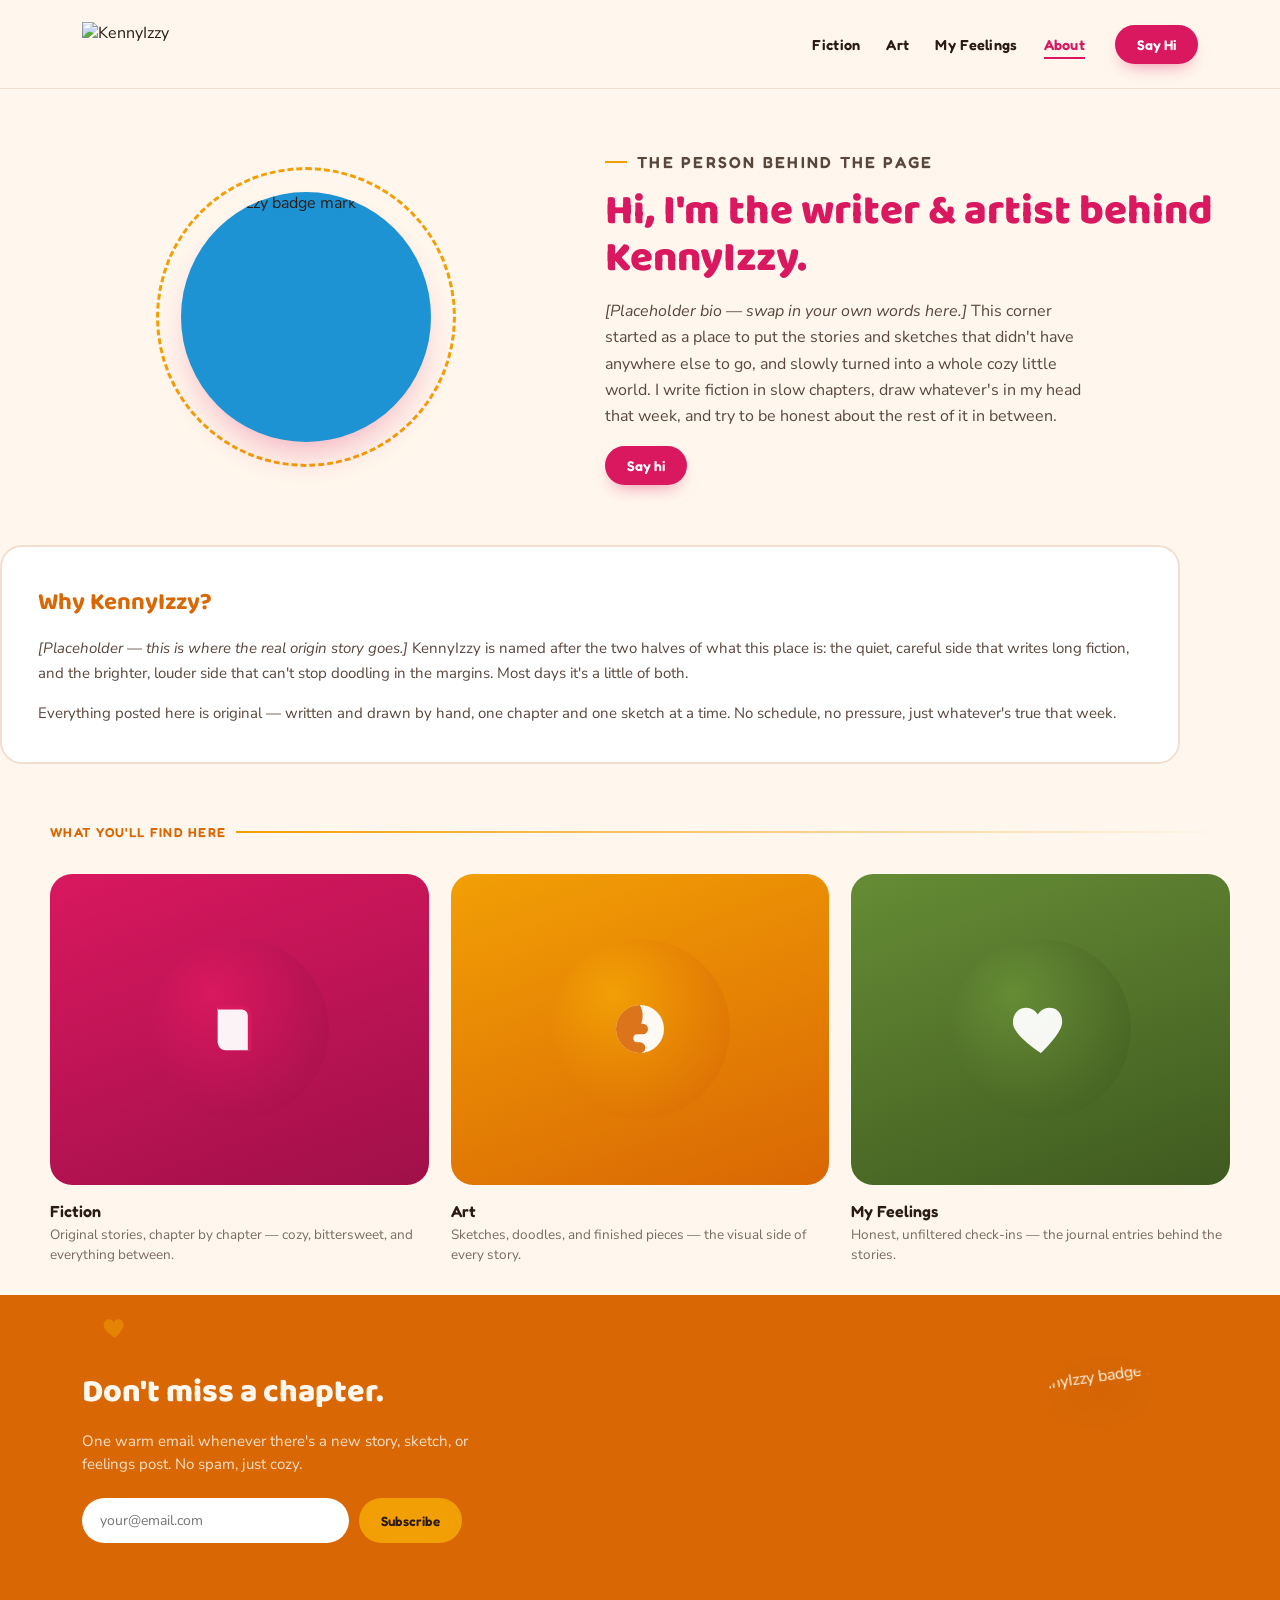
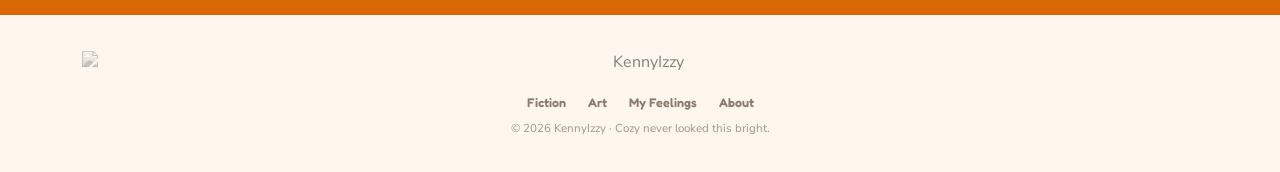
==== about.html @ c59361f0 "Add files via upload" ====
<!DOCTYPE html>
<html lang="en">
<head>
<meta charset="UTF-8">
<title>About — KennyIzzy</title>
<meta name="viewport" content="width=device-width, initial-scale=1.0">
<link rel="icon" href="assets/kennyizzy-badge.png">
<link rel="preconnect" href="https://fonts.googleapis.com">
<link rel="preconnect" href="https://fonts.gstatic.com" crossorigin>
<link href="https://fonts.googleapis.com/css2?family=Baloo+2:wght@500;700;800&family=Fredoka:wght@400;500;600&family=Nunito+Sans:wght@400;600;700;800&display=swap" rel="stylesheet">
<link rel="stylesheet" href="style.css">
</head>
<body>

<header>
  <div class="wrap header-inner">
    <a href="index.html"><img class="logo-mark" src="assets/kennyizzy-logo.png" alt="KennyIzzy"></a>
    <nav>
      <div class="nav-links">
        <a href="fiction.html">Fiction</a>
        <a href="art.html">Art</a>
        <a href="feelings.html">My Feelings</a>
        <a href="about.html" class="active">About</a>
      </div>
      <a href="#" class="btn btn-primary">Say Hi</a>
    </nav>
  </div>
</header>

<section class="wrap about-hero">
  <div class="about-avatar-wrap">
    <div class="about-avatar-ring"></div>
    <div class="about-avatar">
      <img src="assets/kennyizzy-badge.png" alt="KennyIzzy badge mark">
    </div>
  </div>
  <div class="about-copy">
    <p class="hero-eyebrow">The person behind the page</p>
    <h1>Hi, I'm the writer &amp; artist behind KennyIzzy.</h1>
    <p><em>[Placeholder bio — swap in your own words here.]</em> This corner started as a place to put the stories and sketches that didn't have anywhere else to go, and slowly turned into a whole cozy little world. I write fiction in slow chapters, draw whatever's in my head that week, and try to be honest about the rest of it in between.</p>
    <a href="#" class="btn btn-primary">Say hi</a>
  </div>
</section>

<section class="wrap about-story reveal">
  <h2>Why KennyIzzy?</h2>
  <p><em>[Placeholder — this is where the real origin story goes.]</em> KennyIzzy is named after the two halves of what this place is: the quiet, careful side that writes long fiction, and the brighter, louder side that can't stop doodling in the margins. Most days it's a little of both.</p>
  <p>Everything posted here is original — written and drawn by hand, one chapter and one sketch at a time. No schedule, no pressure, just whatever's true that week.</p>
</section>

<section class="wrap about-values">
  <div class="section-kicker">What you'll find here</div>
  <div class="cat-grid">
    <a href="fiction.html" class="cat-card reveal">
      <div class="cat-badge cat-fiction">
        <div class="disc"></div>
        <svg class="icon" viewBox="0 0 24 24" fill="none"><path d="M4 4h9a3 3 0 013 3v13H7a3 3 0 01-3-3V4z" fill="#fff" opacity=".95"/><path d="M4 4h9a3 3 0 013 3v13" stroke="var(--raspberry)" stroke-width="1.4" fill="none"/></svg>
      </div>
      <div class="cat-name">Fiction</div>
      <div class="cat-desc">Original stories, chapter by chapter — cozy, bittersweet, and everything between.</div>
    </a>
    <a href="art.html" class="cat-card reveal" style="animation-delay:.1s">
      <div class="cat-badge cat-art">
        <div class="disc"></div>
        <svg class="icon" viewBox="0 0 24 24" fill="none"><circle cx="12" cy="12" r="9" fill="#fff" opacity=".95"/><path d="M12 3a9 9 0 100 18 2 2 0 000-4h-1a1.5 1.5 0 010-3h2a2 2 0 000-4h-.5A9 9 0 0012 3z" fill="var(--choc)" opacity=".9"/></svg>
      </div>
      <div class="cat-name">Art</div>
      <div class="cat-desc">Sketches, doodles, and finished pieces — the visual side of every story.</div>
    </a>
    <a href="feelings.html" class="cat-card reveal" style="animation-delay:.2s">
      <div class="cat-badge cat-feelings">
        <div class="disc"></div>
        <svg class="icon" viewBox="0 0 24 24" fill="none"><path d="M12 21s-7.5-4.6-10-9.3C.5 8.1 2.6 4 6.4 4c2 0 3.6 1.1 4.4 2.6C11.6 5.1 13.2 4 15.2 4 19 4 21 8.1 19.4 11.7 17 16.4 12 21 12 21z" fill="#fff" opacity=".95"/></svg>
      </div>
      <div class="cat-name">My Feelings</div>
      <div class="cat-desc">Honest, unfiltered check-ins — the journal entries behind the stories.</div>
    </a>
  </div>
</section>

<section class="band">
  <svg class="float f1" viewBox="0 0 24 24" fill="none" style="top:20px; left:8%; width:26px;"><path d="M12 21s-7.5-4.6-10-9.3C.5 8.1 2.6 4 6.4 4c2 0 3.6 1.1 4.4 2.6C11.6 5.1 13.2 4 15.2 4 19 4 21 8.1 19.4 11.7 17 16.4 12 21 12 21z" fill="var(--gold)"/></svg>
  <div class="wrap band-inner">
    <div>
      <h3>Don't miss a chapter.</h3>
      <p>One warm email whenever there's a new story, sketch, or feelings post. No spam, just cozy.</p>
      <div class="band-form">
        <input type="email" placeholder="your@email.com" aria-label="Email address">
        <button>Subscribe</button>
      </div>
    </div>
    <div class="stamp-wrap">
      <img class="stamp" src="assets/kennyizzy-badge.png" alt="KennyIzzy badge mark">
    </div>
  </div>
</section>

<footer>
  <div class="wrap">
    <img class="footer-logo" src="assets/kennyizzy-logo.png" alt="KennyIzzy" style="filter:grayscale(1) opacity(.55);">
    <div class="footer-links">
      <a href="fiction.html">Fiction</a>
      <a href="art.html">Art</a>
      <a href="feelings.html">My Feelings</a>
      <a href="about.html">About</a>
    </div>
    <div class="footer-copy">&copy; 2026 KennyIzzy &middot; Cozy never looked this bright.</div>
  </div>
</footer>

<script>
  const io = new IntersectionObserver((entries)=>{
    entries.forEach(e=>{ if(e.isIntersecting){ e.target.style.animationPlayState='running'; } });
  },{threshold:.1});
  document.querySelectorAll('.reveal').forEach(el=>{ el.style.animationPlayState='paused'; io.observe(el); });
</script>

</body>
</html>
---- style.css ----
:root{
  --raspberry:#D9185F;
  --neon:#F22283;
  --moss:#658C35;
  --gold:#F29F05;
  --choc:#D96704;
  --cream:#FFF7ED;
  --ink:#2B1B14;
  --sky:#1E93D4;
  --sky-deep:#136ea3;
  --pin-red:#E60023;
}
*{box-sizing:border-box;}
html{scroll-behavior:smooth;}
body{margin:0; background:var(--cream); font-family:'Nunito Sans',sans-serif; color:var(--ink);}
img{max-width:100%; display:block;}
a{text-decoration:none; color:inherit;}
.wrap{max-width:1180px; margin:0 auto; padding:0 32px;}

@keyframes kz-drift{
  0%   { transform:translateY(0) rotate(0deg); }
  50%  { transform:translateY(-14px) rotate(6deg); }
  100% { transform:translateY(0) rotate(0deg); }
}
@keyframes kz-rise{
  from{ opacity:0; transform:translateY(22px); }
  to{ opacity:1; transform:translateY(0); }
}
@media (prefers-reduced-motion: reduce){
  *{ animation:none !important; transition:none !important; }
}
.reveal{ opacity:0; animation:kz-rise .7s ease forwards; }
.float{ position:absolute; pointer-events:none; animation:kz-drift 5.4s ease-in-out infinite; }

/* ---------------- HEADER ---------------- */
header{ padding:22px 0; position:sticky; top:0; background:rgba(255,247,237,.92); backdrop-filter:blur(6px); z-index:50; border-bottom:1px solid #f1ded1;}
.header-inner{ display:flex; align-items:center; justify-content:space-between; gap:24px;}
.logo-mark{ height:44px; width:auto;}
nav{ display:flex; align-items:center; gap:30px;}
.nav-links{ display:flex; gap:26px; font-family:'Fredoka',sans-serif; font-weight:600; font-size:14.5px; letter-spacing:.02em;}
.nav-links a{ position:relative; padding:4px 0; color:var(--ink);}
.nav-links a::after{ content:""; position:absolute; left:0; bottom:-2px; width:0; height:2px; background:var(--gold); transition:width .25s ease;}
.nav-links a:hover::after{ width:100%; }
.nav-links a.active{ color:var(--raspberry); }
.nav-links a.active::after{ width:100%; background:var(--raspberry); }
.btn{ font-family:'Fredoka',sans-serif; font-weight:600; font-size:14px; padding:11px 22px; border-radius:999px; display:inline-block; transition:transform .2s ease, box-shadow .2s ease; border:none; cursor:pointer;}
.btn:hover{ transform:translateY(-3px) rotate(-1deg); }
.btn-primary{ background:var(--raspberry); color:#fff; box-shadow:0 8px 18px -8px rgba(217,24,95,.55);}
.btn-outline{ background:transparent; border:2px solid var(--ink); color:var(--ink);}
.btn-outline:hover{ background:var(--ink); color:var(--cream);}
.btn-sm{ font-size:12.5px; padding:8px 16px;}

/* ---------------- PAGE HERO (Art / Fiction / About) ---------------- */
.page-hero{ position:relative; padding:56px 0 20px; overflow:visible;}
.hero-eyebrow{ font-family:'Fredoka',sans-serif; font-weight:600; letter-spacing:.14em; text-transform:uppercase; font-size:13px; color:var(--raspberry); margin:0 0 14px; display:flex; align-items:center; gap:10px;}
.hero-eyebrow::before{ content:""; width:22px; height:2px; background:var(--gold); display:inline-block;}
.page-hero h1{ font-family:'Baloo 2',sans-serif; font-weight:800; font-size:50px; line-height:1.05; margin:0 0 16px; color:var(--raspberry);}
.page-hero h1 span{ color:var(--gold);}
.page-hero p.lede{ font-size:16.5px; line-height:1.6; color:#5a463c; max-width:520px; margin:0;}

.chip-row{ display:flex; gap:10px; flex-wrap:wrap; margin-top:26px;}
.chip{ font-family:'Fredoka',sans-serif; font-weight:600; font-size:13px; padding:9px 18px; border-radius:999px; border:2px solid #f1ded1; background:#fff; color:var(--ink); transition:transform .2s ease, background .2s ease, color .2s ease, border-color .2s ease;}
.chip:hover{ transform:translateY(-2px);}
.chip.active{ background:var(--raspberry); color:#fff; border-color:var(--raspberry);}

/* ---------------- HOMEPAGE HERO ---------------- */
.hero{ position:relative; padding:70px 0 40px; overflow:visible;}
.hero-inner{ display:grid; grid-template-columns:1.05fr .95fr; gap:36px; align-items:center;}
.hero h1{ font-family:'Baloo 2',sans-serif; font-weight:800; font-size:58px; line-height:1.03; margin:0 0 20px; color:var(--raspberry);}
.hero h1 span{ color:var(--gold);}
.hero p.lede{ font-size:17px; line-height:1.6; color:#5a463c; max-width:460px; margin:0 0 32px;}
.hero-ctas{ display:flex; gap:14px; flex-wrap:wrap;}

.hero-art{ position:relative; display:flex; align-items:center; justify-content:center; height:440px;}
.hero-circle{ position:absolute; width:380px; height:380px; border-radius:50%; background:radial-gradient(circle at 32% 28%, var(--sky) 0%, var(--sky-deep) 78%); box-shadow:0 30px 60px -22px rgba(19,110,163,.55);}
.hero-photo{ position:relative; width:300px; height:340px; border-radius:26px; background:linear-gradient(160deg,var(--raspberry),var(--neon)); box-shadow:0 22px 44px -16px rgba(217,24,95,.5); display:flex; align-items:flex-end; padding:18px; z-index:2; transform:rotate(-3deg);}
.hero-photo .tag{ font-family:'Fredoka',sans-serif; font-weight:600; font-size:12px; letter-spacing:.06em; text-transform:uppercase; color:#fff; background:rgba(0,0,0,.18); padding:6px 12px; border-radius:999px;}
.hero .float.f1{ top:6px; left:-10px; width:36px;}
.hero .float.f2{ bottom:30px; right:0; width:26px; animation-delay:.7s;}
.hero .float.f3{ top:60%; left:6%; width:20px; animation-delay:1.3s;}

/* ---------------- CATEGORY STRIP WRAPPER ---------------- */
.cats{ padding:64px 0 10px;}

/* ---------------- FEATURED POSTS ---------------- */
.posts{ padding:70px 0;}
.post-grid{ display:grid; grid-template-columns:repeat(3,1fr); gap:26px;}
.post-card{ background:#fff; border-radius:20px; overflow:visible; border:2px solid #f1ded1; padding-bottom:20px; transition:transform .25s ease, box-shadow .25s ease;}
.post-card:hover{ transform:translateY(-5px); box-shadow:0 18px 34px -18px rgba(43,27,20,.3);}
.post-thumb{ position:relative; height:170px; border-radius:18px 18px 0 0; overflow:hidden; display:flex; align-items:center; justify-content:center;}
.post-thumb::before{ content:""; position:absolute; width:150px; height:150px; border-radius:50%; opacity:.9;}
.post-thumb .glyph{ position:relative; z-index:2; font-size:38px;}
.p1 .post-thumb{ background:linear-gradient(150deg,var(--neon),var(--raspberry));}
.p1 .post-thumb::before{ background:var(--gold); top:-40px; right:-40px;}
.p2 .post-thumb{ background:linear-gradient(150deg,var(--sky),var(--sky-deep));}
.p2 .post-thumb::before{ background:var(--cream); bottom:-50px; left:-30px; opacity:.25;}
.p3 .post-thumb{ background:linear-gradient(150deg,var(--gold),var(--choc));}
.p3 .post-thumb::before{ background:var(--moss); top:-30px; left:-50px; opacity:.85;}
.post-body{ padding:20px 20px 0;}
.post-tag{ font-family:'Fredoka',sans-serif; font-weight:600; font-size:11px; letter-spacing:.08em; text-transform:uppercase; color:var(--moss); margin-bottom:8px; display:block;}
.post-title{ font-family:'Baloo 2',sans-serif; font-weight:700; font-size:19px; color:var(--ink); margin:0 0 8px; line-height:1.25;}
.post-excerpt{ font-size:13.5px; color:#7a6a60; line-height:1.55; margin:0 0 14px;}
.post-meta{ font-size:12px; color:#a3948a; display:flex; justify-content:space-between; align-items:center;}
.read-more{ font-family:'Fredoka',sans-serif; font-weight:600; color:var(--raspberry); font-size:12.5px;}

/* ---------------- MY FEELINGS: JOURNAL ---------------- */
.mood-banner{ position:relative; border-radius:24px; overflow:hidden; padding:30px 32px; margin-bottom:56px; background:linear-gradient(135deg,var(--moss),#3f5a1f); color:#fff; display:flex; align-items:center; justify-content:space-between; gap:24px; flex-wrap:wrap;}
.mood-banner .mb-tag{ font-family:'Fredoka',sans-serif; font-weight:600; font-size:11.5px; letter-spacing:.1em; text-transform:uppercase; opacity:.85; margin-bottom:8px; display:block;}
.mood-banner h3{ font-family:'Baloo 2',sans-serif; font-weight:800; font-size:24px; margin:0 0 6px;}
.mood-banner p{ font-size:13.5px; opacity:.9; margin:0; max-width:420px;}

.journal-list{ display:flex; flex-direction:column; gap:18px;}
.journal-entry{ background:#fff; border:2px solid #f1ded1; border-radius:18px; padding:22px 24px; transition:transform .2s ease, box-shadow .2s ease;}
.journal-entry:hover{ transform:translateY(-4px); box-shadow:0 14px 30px -18px rgba(43,27,20,.28);}
.journal-meta-row{ display:flex; align-items:center; gap:12px; margin-bottom:10px; flex-wrap:wrap;}
.mood-pill{ font-family:'Fredoka',sans-serif; font-weight:600; font-size:11px; letter-spacing:.04em; text-transform:uppercase; background:var(--moss); color:#fff; padding:5px 14px; border-radius:999px;}
.journal-date{ font-family:'Fredoka',sans-serif; font-weight:500; font-size:11.5px; color:#a3948a;}
.journal-title{ font-family:'Baloo 2',sans-serif; font-weight:700; font-size:19px; color:var(--ink); margin:0 0 8px;}
.journal-excerpt{ font-size:14px; line-height:1.6; color:#5a463c; margin:0 0 14px;}
.journal-footer{ display:flex; justify-content:space-between; align-items:center; font-size:12px; color:#a3948a;}
.journal-footer .read-link{ font-family:'Fredoka',sans-serif; font-weight:600; color:var(--moss);}

/* ---------------- SECTION HEADERS ---------------- */
.section-kicker{ display:flex; align-items:center; gap:10px; font-family:'Fredoka',sans-serif; font-weight:600; font-size:13px; letter-spacing:.1em; text-transform:uppercase; color:var(--choc); margin-bottom:20px;}
.section-kicker::after{ content:""; flex:1; height:2px; background:linear-gradient(90deg,var(--gold),transparent);}
.section-h2{ font-family:'Baloo 2',sans-serif; font-weight:700; font-size:30px; color:var(--choc); margin:0 0 10px;}
.section-lede{ font-size:14.5px; color:#7a6a60; max-width:520px; margin:0 0 30px;}

/* ---------------- CATEGORY / VALUE CARDS (shared w/ homepage) ---------------- */
.cat-grid{ display:grid; grid-template-columns:repeat(3,1fr); gap:22px;}
.cat-card{ position:relative; padding-top:14px;}
.cat-badge{ width:100%; aspect-ratio:1/0.82; border-radius:22px; position:relative; overflow:hidden; display:flex; align-items:center; justify-content:center; transition:transform .3s ease;}
.cat-card:hover .cat-badge{ transform:translateY(-6px) rotate(-1deg);}
.cat-badge .disc{ position:absolute; width:180px; height:180px; border-radius:50%; }
.cat-badge .icon{ position:relative; z-index:2; width:64px; height:64px;}
.cat-fiction .disc{ background:radial-gradient(circle at 35% 30%, var(--raspberry), #a01049);}
.cat-art .disc{ background:radial-gradient(circle at 35% 30%, var(--gold), var(--choc));}
.cat-feelings .disc{ background:radial-gradient(circle at 35% 30%, var(--moss), #3f5a1f);}
.cat-fiction{ background:linear-gradient(160deg,var(--raspberry),#a01049);}
.cat-art{ background:linear-gradient(160deg,var(--gold),var(--choc));}
.cat-feelings{ background:linear-gradient(160deg,var(--moss),#3f5a1f);}
.cat-name{ font-family:'Fredoka',sans-serif; font-weight:600; font-size:16px; margin:16px 0 4px;}
.cat-desc{ font-size:13.5px; color:#7a6a60; line-height:1.5;}

/* ---------------- ART: MASONRY GALLERY ---------------- */
.art-masonry{ column-count:3; column-gap:22px;}
.art-piece{ break-inside:avoid; margin-bottom:22px; border-radius:18px; overflow:hidden; background:#fff; border:2px solid #f1ded1; position:relative; transition:transform .25s ease, box-shadow .25s ease;}
.art-piece:hover{ transform:translateY(-4px); box-shadow:0 18px 34px -18px rgba(43,27,20,.3);}
.art-image{ position:relative; display:flex; align-items:center; justify-content:center; overflow:hidden;}
.art-image .disc{ position:absolute; width:65%; aspect-ratio:1/1; border-radius:50%; opacity:.9;}
.art-image .glyph{ position:relative; z-index:2; font-size:34px;}
.art-image .save-overlay{ position:absolute; inset:0; background:rgba(43,27,20,0); display:flex; align-items:flex-start; justify-content:flex-end; padding:12px; opacity:0; transition:all .25s ease;}
.art-piece:hover .save-overlay{ opacity:1; background:rgba(43,27,20,.12);}
.save-pill{ font-family:'Fredoka',sans-serif; font-weight:600; font-size:12px; background:var(--raspberry); color:#fff; padding:8px 16px; border-radius:999px; box-shadow:0 6px 14px -4px rgba(217,24,95,.6);}
.art-caption{ padding:14px 16px 16px;}
.art-caption .cat-tag{ font-family:'Fredoka',sans-serif; font-weight:600; font-size:10.5px; letter-spacing:.08em; text-transform:uppercase; color:var(--moss); display:block; margin-bottom:5px;}
.art-caption .art-title{ font-family:'Baloo 2',sans-serif; font-weight:700; font-size:16px; margin:0;}

/* palette variants for art pieces */
.tone-a .disc, .tone-a{ background:linear-gradient(150deg,var(--neon),var(--raspberry)); }
.tone-a .disc{ background:var(--gold); }
.tone-b{ background:linear-gradient(150deg,var(--sky),var(--sky-deep)); }
.tone-b .disc{ background:var(--cream); opacity:.25; }
.tone-c{ background:linear-gradient(150deg,var(--gold),var(--choc)); }
.tone-c .disc{ background:var(--moss); opacity:.85; }
.tone-d{ background:linear-gradient(150deg,var(--moss),#3f5a1f); }
.tone-d .disc{ background:var(--gold); opacity:.85; }

/* ---------------- PINTEREST FEED ---------------- */
.pin-section{ padding:70px 0; background:#fff8f1; border-top:2px dashed #ecd9c8; border-bottom:2px dashed #ecd9c8;}
.pin-header{ display:flex; align-items:center; justify-content:space-between; flex-wrap:wrap; gap:16px; margin-bottom:28px;}
.pin-title-group{ display:flex; align-items:center; gap:12px;}
.pin-icon{ width:36px; height:36px; border-radius:50%; background:var(--pin-red); display:flex; align-items:center; justify-content:center; flex-shrink:0;}
.pin-icon svg{ width:18px; height:18px;}
.pin-title-group h2{ font-family:'Baloo 2',sans-serif; font-weight:700; font-size:24px; color:var(--ink); margin:0;}
.pin-title-group p{ font-size:13px; color:#8a7a70; margin:2px 0 0;}
.pin-follow{ font-family:'Fredoka',sans-serif; font-weight:600; font-size:13px; padding:10px 20px; border-radius:999px; border:2px solid var(--pin-red); color:var(--pin-red); background:#fff; display:inline-flex; align-items:center; gap:8px; transition:transform .2s ease, background .2s ease, color .2s ease;}
.pin-follow:hover{ background:var(--pin-red); color:#fff; transform:translateY(-2px);}
.pin-masonry{ column-count:4; column-gap:16px;}
.pin-card{ break-inside:avoid; margin-bottom:16px; border-radius:16px; overflow:hidden; background:#fff; box-shadow:0 6px 18px -10px rgba(43,27,20,.2); position:relative;}
.pin-card .pin-image{ position:relative; display:flex; align-items:center; justify-content:center;}
.pin-card .pin-image::before{ content:""; position:absolute; inset:0; opacity:0; background:linear-gradient(180deg,rgba(0,0,0,0) 40%, rgba(0,0,0,.45) 100%); transition:opacity .25s ease;}
.pin-card:hover .pin-image::before{ opacity:1;}
.pin-card .pin-save{ position:absolute; top:10px; right:10px; background:var(--pin-red); color:#fff; font-family:'Fredoka',sans-serif; font-weight:600; font-size:11.5px; padding:7px 14px; border-radius:999px; opacity:0; transform:translateY(-4px); transition:all .2s ease;}
.pin-card:hover .pin-save{ opacity:1; transform:translateY(0);}
.pin-card .pin-caption{ padding:10px 12px 12px; font-family:'Fredoka',sans-serif; font-weight:500; font-size:12.5px; color:#5a463c;}
.pin-live{ margin-top:36px; background:#fff; border:2px solid #f1ded1; border-radius:20px; padding:28px; text-align:center;}
.pin-live .pin-live-label{ font-family:'Fredoka',sans-serif; font-weight:600; font-size:12px; letter-spacing:.08em; text-transform:uppercase; color:#a3948a; margin-bottom:16px; display:block;}

/* ---------------- FICTION: CHAPTER LIST ---------------- */
.currently-reading{ position:relative; border-radius:24px; overflow:hidden; padding:30px 32px; margin-bottom:56px; background:linear-gradient(135deg,var(--raspberry),var(--neon)); color:#fff; display:flex; align-items:center; justify-content:space-between; gap:24px; flex-wrap:wrap;}
.currently-reading .cr-tag{ font-family:'Fredoka',sans-serif; font-weight:600; font-size:11.5px; letter-spacing:.1em; text-transform:uppercase; opacity:.85; margin-bottom:8px; display:block;}
.currently-reading h3{ font-family:'Baloo 2',sans-serif; font-weight:800; font-size:24px; margin:0 0 6px;}
.currently-reading p{ font-size:13.5px; opacity:.9; margin:0; max-width:420px;}

.series-block{ margin-bottom:52px;}
.series-head{ display:flex; align-items:baseline; justify-content:space-between; margin-bottom:18px; flex-wrap:wrap; gap:8px;}
.series-head h3{ font-family:'Baloo 2',sans-serif; font-weight:700; font-size:22px; color:var(--raspberry); margin:0;}
.series-progress{ font-family:'Fredoka',sans-serif; font-size:12.5px; color:#7a6a60;}
.chapter-row{ display:flex; gap:18px; align-items:center; background:#fff; border:2px solid #f1ded1; border-radius:16px; padding:16px 18px; margin-bottom:14px; transition:transform .2s ease, box-shadow .2s ease;}
.chapter-row:hover{ transform:translateX(6px); box-shadow:0 10px 24px -14px rgba(43,27,20,.25);}
.chapter-num{ font-family:'Baloo 2',sans-serif; font-weight:800; font-size:24px; color:var(--gold); width:42px; flex-shrink:0; text-align:center;}
.chapter-info{ flex:1; min-width:0;}
.chapter-title{ font-family:'Baloo 2',sans-serif; font-weight:700; font-size:16.5px; margin:0 0 4px;}
.chapter-excerpt{ font-size:13px; color:#7a6a60; margin:0; line-height:1.5;}
.chapter-meta{ font-size:11.5px; color:#a3948a; text-align:right; flex-shrink:0; white-space:nowrap;}
.chapter-meta .read-link{ display:block; font-family:'Fredoka',sans-serif; font-weight:600; color:var(--raspberry); margin-top:6px; font-size:12px;}

/* ---------------- ABOUT ---------------- */
.about-hero{ display:grid; grid-template-columns:.9fr 1.1fr; gap:44px; align-items:center; padding:60px 0 20px;}
.about-avatar-wrap{ position:relative; display:flex; justify-content:center; align-items:center; height:320px;}
.about-avatar-ring{ position:absolute; width:300px; height:300px; border-radius:50%; border:3px dashed var(--gold); animation:kz-spin 24s linear infinite;}
@keyframes kz-spin{ from{ transform:rotate(0deg);} to{ transform:rotate(360deg);} }
@media (prefers-reduced-motion: reduce){ .about-avatar-ring{ animation:none; } }
.about-avatar{ width:250px; height:250px; border-radius:50%; overflow:hidden; box-shadow:0 20px 40px -16px rgba(217,24,95,.4); position:relative; z-index:2; background:var(--sky);}
.about-avatar img{ width:100%; height:100%; object-fit:cover;}
.about-copy .hero-eyebrow{ margin-bottom:14px;}
.about-copy h1{ font-family:'Baloo 2',sans-serif; font-weight:800; font-size:42px; color:var(--raspberry); margin:0 0 16px; line-height:1.1;}
.about-copy p{ font-size:16px; line-height:1.65; color:#5a463c; margin:0 0 16px; max-width:480px;}

.about-values{ padding:20px 0 10px;}
.about-story{ background:#fff; border:2px solid #f1ded1; border-radius:22px; padding:36px; margin:40px 0;}
.about-story h2{ font-family:'Baloo 2',sans-serif; font-weight:700; font-size:24px; color:var(--choc); margin:0 0 14px;}
.about-story p{ font-size:15px; line-height:1.7; color:#5a463c; margin:0 0 14px;}
.about-story p:last-child{ margin-bottom:0;}

/* ---------------- BAND (newsletter, shared) ---------------- */
.band{ background:var(--choc); color:var(--cream); padding:70px 0; position:relative; overflow:hidden; margin-top:20px;}
.band-inner{ display:grid; grid-template-columns:1fr auto; align-items:center; gap:40px;}
.band h3{ font-family:'Baloo 2',sans-serif; font-weight:800; font-size:32px; margin:0 0 12px;}
.band p{ font-size:15px; opacity:.85; max-width:420px; margin:0 0 22px; line-height:1.55;}
.band-form{ display:flex; gap:10px; max-width:380px;}
.band-form input{ flex:1; border:none; border-radius:999px; padding:13px 18px; font-family:'Nunito Sans',sans-serif; font-size:14px;}
.band-form button{ background:var(--gold); color:var(--ink); border:none; border-radius:999px; padding:13px 22px; font-family:'Fredoka',sans-serif; font-weight:600; cursor:pointer; transition:transform .2s ease;}
.band-form button:hover{ transform:translateY(-2px) rotate(-1deg);}
.stamp-wrap{ position:relative; width:180px; height:180px; flex-shrink:0;}
.stamp{ width:100%; height:100%; border-radius:50%; transform:rotate(-8deg); filter:drop-shadow(0 14px 26px rgba(0,0,0,.35));}
.band .float{ opacity:.5;}

/* ---------------- FOOTER ---------------- */
footer{ padding:36px 0; text-align:center;}
.footer-logo{ height:30px; margin:0 auto 14px;}
.footer-links{ display:flex; justify-content:center; gap:22px; font-family:'Fredoka',sans-serif; font-weight:600; font-size:12.5px; color:#8a7a70; margin-bottom:10px;}
.footer-copy{ font-size:11.5px; color:#a3948a;}

/* ---------------- RESPONSIVE ---------------- */
@media (max-width:860px){
  .page-hero h1{ font-size:38px;}
  .cat-grid{ grid-template-columns:1fr;}
  .art-masonry{ column-count:2;}
  .pin-masonry{ column-count:2;}
  .band-inner{ grid-template-columns:1fr; text-align:center;}
  .band-form{ margin:0 auto;}
  .nav-links{ display:none;}
  .about-hero{ grid-template-columns:1fr; text-align:center;}
  .about-copy p{ margin-left:auto; margin-right:auto;}
  .chapter-row{ flex-wrap:wrap;}
  .chapter-meta{ text-align:left; width:100%;}
  .currently-reading{ flex-direction:column; align-items:flex-start;}
  .mood-banner{ flex-direction:column; align-items:flex-start;}
  .journal-meta-row{ gap:8px;}
  .hero-inner{ grid-template-columns:1fr;}
  .hero-art{ height:340px; margin-top:20px;}
  .hero h1{ font-size:42px;}
  .post-grid{ grid-template-columns:1fr;}
}
@media (max-width:560px){
  .art-masonry, .pin-masonry{ column-count:1;}
}
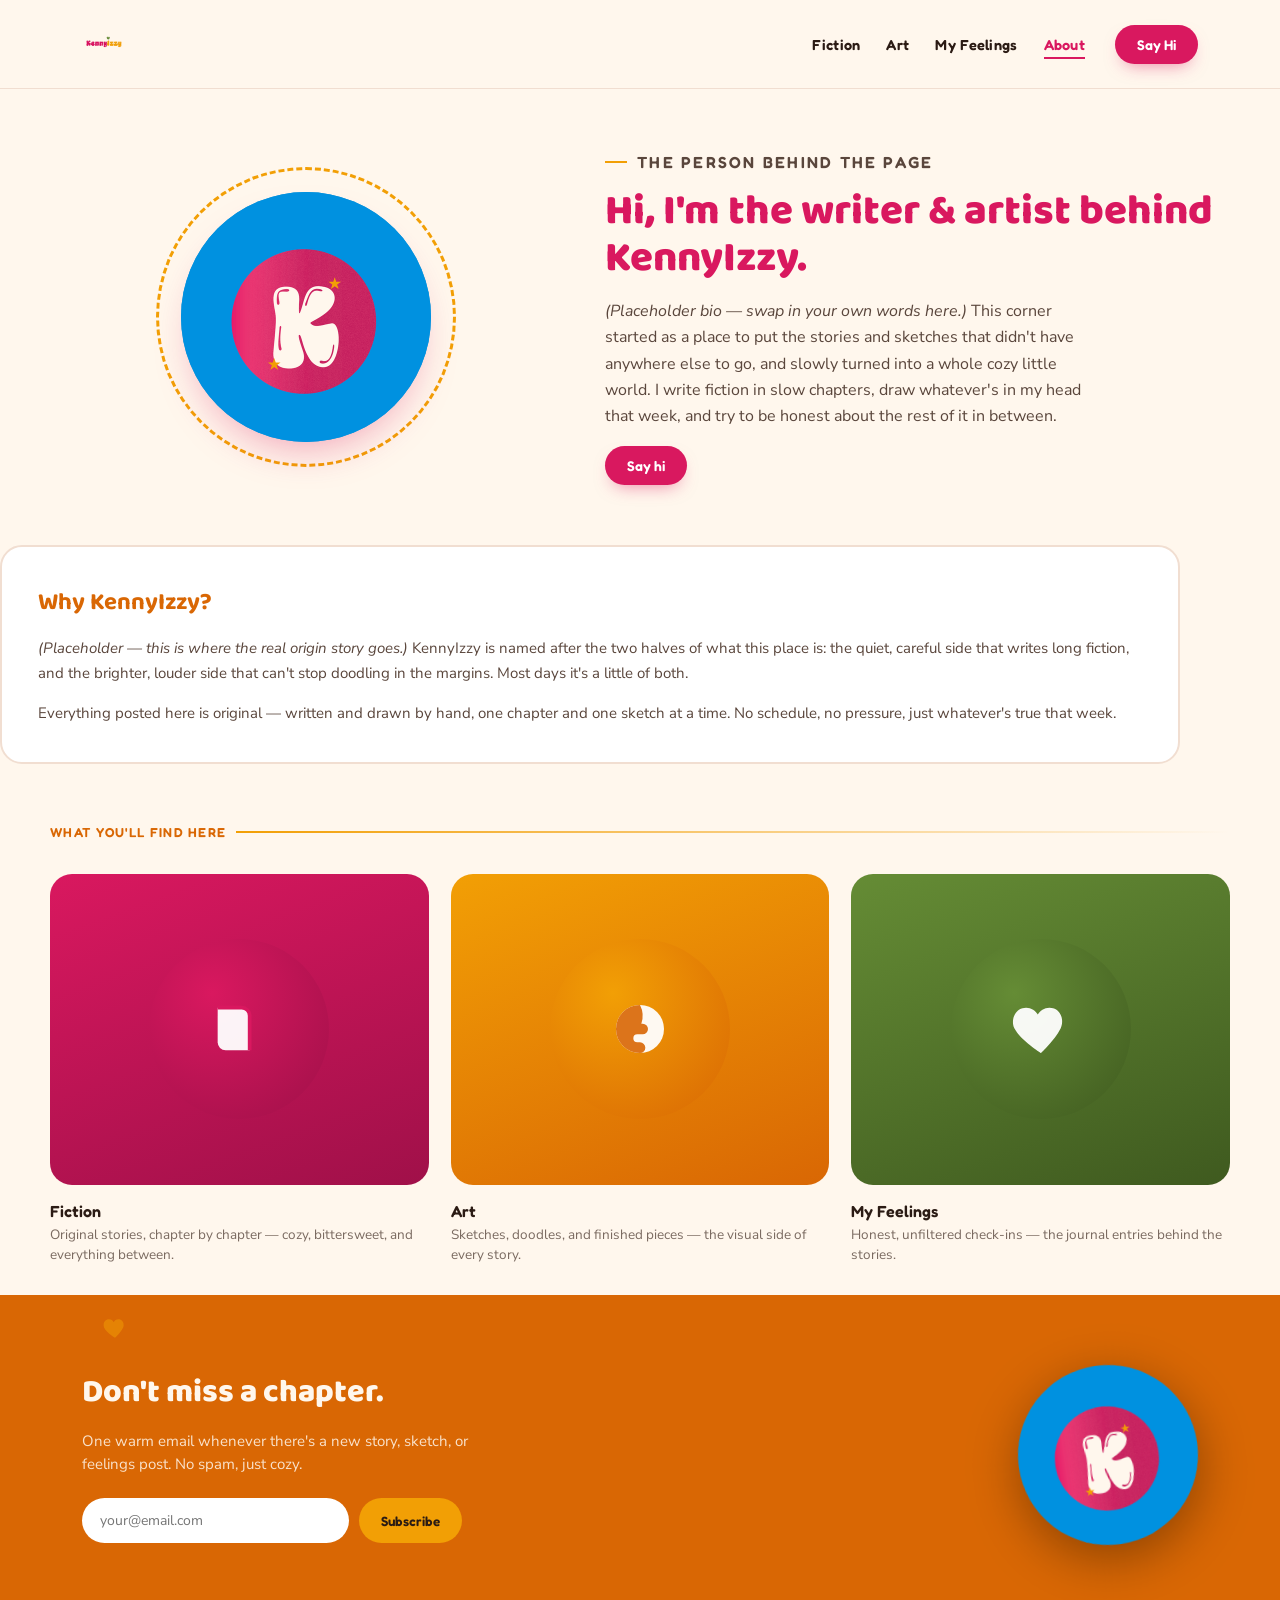
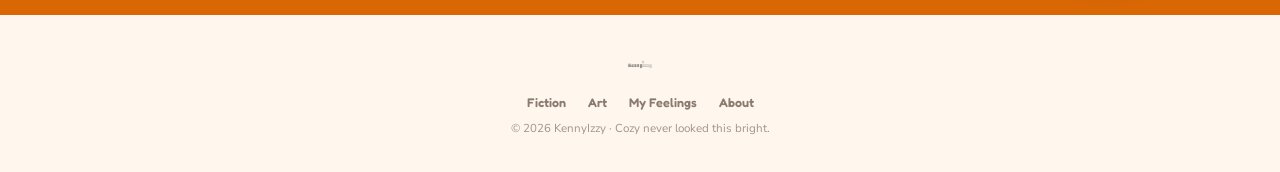
==== commit 10b5f5f6: "Add files via upload" ====
--- a/about.html
+++ b/about.html
@@ -37,15 +37,14 @@
   <div class="about-copy">
     <p class="hero-eyebrow">The person behind the page</p>
     <h1>Hi, I'm the writer &amp; artist behind KennyIzzy.</h1>
-    <p><em>[Placeholder bio — swap in your own words here.]</em> This corner started as a place to put the stories and sketches that didn't have anywhere else to go, and slowly turned into a whole cozy little world. I write fiction in slow chapters, draw whatever's in my head that week, and try to be honest about the rest of it in between.</p>
+    <div id="about-intro"><p>Loading…</p></div>
     <a href="#" class="btn btn-primary">Say hi</a>
   </div>
 </section>
 
 <section class="wrap about-story reveal">
-  <h2>Why KennyIzzy?</h2>
-  <p><em>[Placeholder — this is where the real origin story goes.]</em> KennyIzzy is named after the two halves of what this place is: the quiet, careful side that writes long fiction, and the brighter, louder side that can't stop doodling in the margins. Most days it's a little of both.</p>
-  <p>Everything posted here is original — written and drawn by hand, one chapter and one sketch at a time. No schedule, no pressure, just whatever's true that week.</p>
+  <h2 id="about-story-title">Why KennyIzzy?</h2>
+  <div id="about-story-body"><p>Loading…</p></div>
 </section>
 
 <section class="wrap about-values">
@@ -97,7 +96,7 @@
 
 <footer>
   <div class="wrap">
-    <img class="footer-logo" src="assets/kennyizzy-logo.png" alt="KennyIzzy" style="filter:grayscale(1) opacity(.55);">
+    <img class="footer-logo" src="assets/kennyizzy-logo.png" alt="KennyIzzy" style="filter:grayscale(1) opacity(.55); margin-left:auto; margin-right:auto;">
     <div class="footer-links">
       <a href="fiction.html">Fiction</a>
       <a href="art.html">Art</a>
@@ -108,11 +107,23 @@
   </div>
 </footer>
 
+<script src="js/site-data.js"></script>
 <script>
+(async function(){
   const io = new IntersectionObserver((entries)=>{
     entries.forEach(e=>{ if(e.isIntersecting){ e.target.style.animationPlayState='running'; } });
   },{threshold:.1});
   document.querySelectorAll('.reveal').forEach(el=>{ el.style.animationPlayState='paused'; io.observe(el); });
+
+  try {
+    const settings = await KZ.fetchJSON('content/settings.json');
+    document.getElementById('about-intro').innerHTML = KZ.renderMarkdown(settings.aboutIntro || '');
+    document.getElementById('about-story-title').textContent = settings.aboutStoryTitle || 'Why KennyIzzy?';
+    document.getElementById('about-story-body').innerHTML = KZ.renderMarkdown(settings.aboutStoryBody || '');
+  } catch (e) {
+    console.error(e);
+  }
+})();
 </script>
 
 </body>
